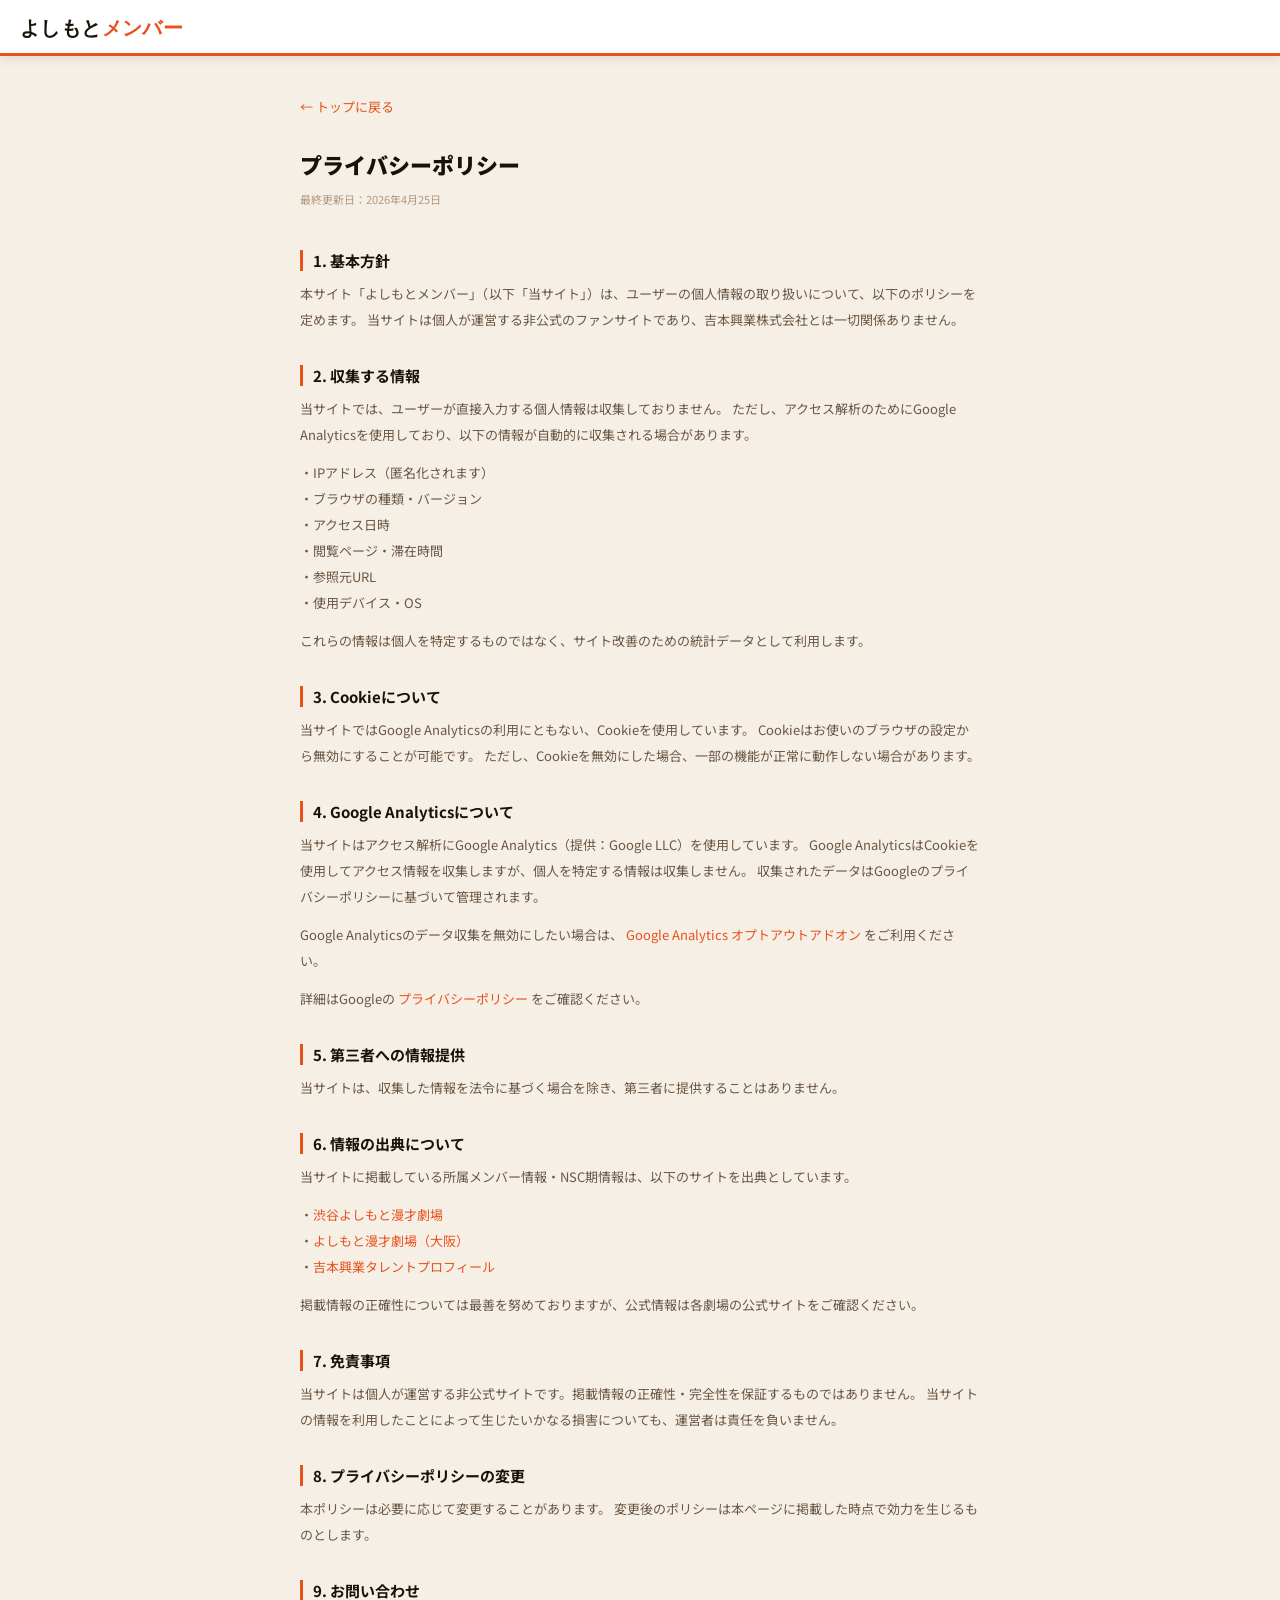
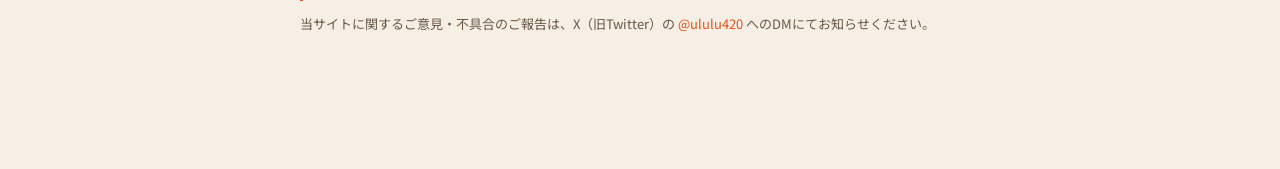
==== privacy.html @ 84046ef5 "Add files via upload" ====
<!DOCTYPE html>
<html lang="ja">
<head>
<meta charset="UTF-8">
<meta name="viewport" content="width=device-width, initial-scale=1.0">
<title>プライバシーポリシー｜よしもとメンバー</title>
<link rel="stylesheet" href="style.css">
<link rel="icon" href="favicon.svg" type="image/svg+xml">
<!-- Google tag (gtag.js) -->
<script async src="https://www.googletagmanager.com/gtag/js?id=G-68MZPJXW6V"></script>
<script>
  window.dataLayer = window.dataLayer || [];
  function gtag(){dataLayer.push(arguments);}
  gtag('js', new Date());
  gtag('config', 'G-68MZPJXW6V');
</script>
<style>
.pp-wrap {
  max-width: 720px;
  margin: 40px auto;
  padding: 0 20px 80px;
}
.pp-wrap h1 {
  font-size: 22px;
  font-weight: 900;
  margin-bottom: 8px;
  color: var(--text);
}
.pp-wrap .updated {
  font-size: 11px;
  color: var(--text-dim);
  margin-bottom: 40px;
}
.pp-wrap h2 {
  font-size: 15px;
  font-weight: 700;
  margin: 32px 0 10px;
  padding-left: 10px;
  border-left: 3px solid var(--accent);
  color: var(--text);
}
.pp-wrap p {
  font-size: 13px;
  line-height: 2;
  color: var(--text-mid);
  margin-bottom: 12px;
}
.pp-wrap a {
  color: var(--accent);
  text-decoration: none;
}
.pp-wrap a:hover {
  text-decoration: underline;
}
.back-link {
  display: inline-flex;
  align-items: center;
  gap: 6px;
  font-size: 13px;
  color: var(--accent);
  text-decoration: none;
  margin-bottom: 32px;
}
.back-link:hover { text-decoration: underline; }
</style>
</head>
<body>

<header>
  <div class="logo">
    <div class="logo-text"><a href="/" style="text-decoration:none;color:inherit">よしもと<span style="color:var(--accent)">メンバー</span></a></div>
  </div>
</header>

<div class="pp-wrap">
  <a class="back-link" href="/">← トップに戻る</a>

  <h1>プライバシーポリシー</h1>
  <p class="updated">最終更新日：2026年4月25日</p>

  <h2>1. 基本方針</h2>
  <p>
    本サイト「よしもとメンバー」（以下「当サイト」）は、ユーザーの個人情報の取り扱いについて、以下のポリシーを定めます。
    当サイトは個人が運営する非公式のファンサイトであり、吉本興業株式会社とは一切関係ありません。
  </p>

  <h2>2. 収集する情報</h2>
  <p>
    当サイトでは、ユーザーが直接入力する個人情報は収集しておりません。
    ただし、アクセス解析のためにGoogle Analyticsを使用しており、以下の情報が自動的に収集される場合があります。
  </p>
  <p>
    ・IPアドレス（匿名化されます）<br>
    ・ブラウザの種類・バージョン<br>
    ・アクセス日時<br>
    ・閲覧ページ・滞在時間<br>
    ・参照元URL<br>
    ・使用デバイス・OS
  </p>
  <p>
    これらの情報は個人を特定するものではなく、サイト改善のための統計データとして利用します。
  </p>

  <h2>3. Cookieについて</h2>
  <p>
    当サイトではGoogle Analyticsの利用にともない、Cookieを使用しています。
    Cookieはお使いのブラウザの設定から無効にすることが可能です。
    ただし、Cookieを無効にした場合、一部の機能が正常に動作しない場合があります。
  </p>

  <h2>4. Google Analyticsについて</h2>
  <p>
    当サイトはアクセス解析にGoogle Analytics（提供：Google LLC）を使用しています。
    Google AnalyticsはCookieを使用してアクセス情報を収集しますが、個人を特定する情報は収集しません。
    収集されたデータはGoogleのプライバシーポリシーに基づいて管理されます。
  </p>
  <p>
    Google Analyticsのデータ収集を無効にしたい場合は、
    <a href="https://tools.google.com/dlpage/gaoptout" target="_blank" rel="noopener">Google Analytics オプトアウトアドオン</a>
    をご利用ください。
  </p>
  <p>
    詳細はGoogleの
    <a href="https://policies.google.com/privacy" target="_blank" rel="noopener">プライバシーポリシー</a>
    をご確認ください。
  </p>

  <h2>5. 第三者への情報提供</h2>
  <p>
    当サイトは、収集した情報を法令に基づく場合を除き、第三者に提供することはありません。
  </p>

  <h2>6. 情報の出典について</h2>
  <p>
    当サイトに掲載している所属メンバー情報・NSC期情報は、以下のサイトを出典としています。
  </p>
  <p>
    ・<a href="https://shibuya-manzaigekijyo.yoshimoto.co.jp/profile/" target="_blank" rel="noopener">渋谷よしもと漫才劇場</a><br>
    ・<a href="https://manzaigekijyo.yoshimoto.co.jp/profile/" target="_blank" rel="noopener">よしもと漫才劇場（大阪）</a><br>
    ・<a href="https://profile.yoshimoto.co.jp/" target="_blank" rel="noopener">吉本興業タレントプロフィール</a>
  </p>
  <p>
    掲載情報の正確性については最善を努めておりますが、公式情報は各劇場の公式サイトをご確認ください。
  </p>

  <h2>7. 免責事項</h2>
  <p>
    当サイトは個人が運営する非公式サイトです。掲載情報の正確性・完全性を保証するものではありません。
    当サイトの情報を利用したことによって生じたいかなる損害についても、運営者は責任を負いません。
  </p>

  <h2>8. プライバシーポリシーの変更</h2>
  <p>
    本ポリシーは必要に応じて変更することがあります。
    変更後のポリシーは本ページに掲載した時点で効力を生じるものとします。
  </p>

  <h2>9. お問い合わせ</h2>
  <p>
    当サイトに関するご意見・不具合のご報告は、X（旧Twitter）の
    <a href="https://twitter.com/ululu420" target="_blank" rel="noopener">@ululu420</a>
    へのDMにてお知らせください。
  </p>
</div>

</body>
</html>
---- style.css ----
@import url('https://fonts.googleapis.com/css2?family=Noto+Sans+JP:wght@400;500;700;900&family=Oswald:wght@600;700&display=swap');

:root {
  --bg:         #f5efe6;
  --surface:    #ffffff;
  --surface2:   #fdf8f2;
  --accent:     #e8521a;   /* オレンジ：全員アクセント */
  --tokyo:      #1a6ab5;   /* 青：東京 */
  --osaka:      #e91e63;   /* ピンク：大阪 */
  --tokyo-bg:   #eef4fd;
  --osaka-bg:   #fde8f0;
  --tokyo-lt:   #a8c8f0;
  --osaka-lt:   #f4a0c0;
  --text:       #1a1208;
  --text-mid:   #6b5744;
  --text-dim:   #b09880;
  --border:     #e8d8c8;
  --border-lt:  #f0e4d4;
}

* { box-sizing: border-box; margin: 0; padding: 0; }

body {
  background: var(--bg);
  color: var(--text);
  font-family: 'Noto Sans JP', sans-serif;
  font-size: 14px;
  min-height: 100vh;
}

/* ── ヘッダー ── */
header {
  background: var(--surface);
  border-bottom: 3px solid var(--accent);
  padding: 0 20px;
  display: flex;
  align-items: center;
  gap: 16px;
  height: 56px;
  position: sticky;
  top: 0;
  z-index: 100;
  box-shadow: 0 2px 10px rgba(100,50,20,.12);
}

.logo-text {
  font-family: 'Oswald', sans-serif;
  font-size: 20px;
  font-weight: 700;
  color: var(--text);
  letter-spacing: .02em;
  white-space: nowrap;
}
.logo-text span { color: var(--accent); }

.header-right {
  margin-left: auto;
  display: flex;
  align-items: center;
}

/* フィルター2段 */
.filter-group {
  display: flex;
  flex-direction: column;
  gap: 4px;
  align-items: flex-end;
}

.fbtns { display: flex; gap: 4px; }

.fb {
  padding: 4px 12px;
  border: 1.5px solid var(--border);
  background: var(--surface);
  border-radius: 20px;
  font-size: 12px;
  font-family: inherit;
  cursor: pointer;
  font-weight: 700;
  color: var(--text-mid);
  transition: all .15s;
  white-space: nowrap;
}

/* 全員ボタン */
.fb:hover { border-color: var(--accent); color: var(--accent); }
.fb.on    { background: var(--accent); color: #fff; border-color: var(--accent); }

/* 東京ボタン */
.theater-btns .fb.tokyo:hover { border-color: var(--tokyo); color: var(--tokyo); }
.theater-btns .fb.tokyo.on    { background: var(--tokyo); color: #fff; border-color: var(--tokyo); }

/* 大阪ボタン */
.theater-btns .fb.osaka:hover { border-color: var(--osaka); color: var(--osaka); }
.theater-btns .fb.osaka.on    { background: var(--osaka); color: #fff; border-color: var(--osaka); }

/* ── ステータスバー ── */
.stat {
  padding: 5px 20px;
  font-size: 11px;
  color: var(--text-dim);
  border-bottom: 1px solid var(--border-lt);
  background: var(--surface2);
  display: flex;
  gap: 16px;
  flex-wrap: wrap;
  align-items: center;
}
.stat strong { color: var(--accent); }

/* ── ジャンプナビ ── */
.jumpnav {
  padding: 7px 20px;
  display: flex;
  flex-wrap: wrap;
  gap: 5px;
  border-bottom: 1px solid var(--border-lt);
  background: var(--surface);
}

.jchip {
  padding: 3px 10px;
  border: 1px solid var(--border);
  border-radius: 20px;
  font-size: 11px;
  cursor: pointer;
  color: var(--text-mid);
  transition: all .12s;
  white-space: nowrap;
  background: var(--surface2);
  font-weight: 500;
}
.jchip:hover { border-color: var(--accent); color: var(--accent); }

/* ── 行レイアウト ── */
.nsc-row {
  display: flex;
  align-items: stretch;
  border-bottom: 1px solid var(--border-lt);
  background: var(--surface);
}
.nsc-row:last-child { border-bottom: none; }
.nsc-row:hover { background: var(--surface2); }

.label-col {
  width: 120px;
  min-width: 120px;
  padding: 12px 10px 12px 20px;
  display: flex;
  flex-direction: column;
  justify-content: center;
  border-right: 3px solid var(--accent);
}

.lmain {
  font-family: 'Oswald', sans-serif;
  font-size: 16px;
  font-weight: 700;
  color: var(--text);
  line-height: 1.2;
  letter-spacing: .02em;
}

.lyear {
  display: inline-block;
  margin-top: 4px;
  font-size: 11px;
  font-weight: 700;
  color: #fff;
  background: var(--accent);
  border-radius: 4px;
  padding: 1px 7px;
  letter-spacing: .05em;
}

.lsub {
  font-size: 10px;
  color: var(--text-dim);
  margin-top: 3px;
  line-height: 1.5;
}

.label-col.unk { border-right-color: var(--border); }
.label-col.unk .lmain {
  font-size: 12px;
  color: var(--text-dim);
  font-weight: 400;
  font-family: 'Noto Sans JP', sans-serif;
}

.members-col {
  flex: 1;
  display: flex;
  flex-wrap: wrap;
  align-content: center;
  gap: 6px;
  padding: 10px 16px 10px 12px;
}

/* ── カード ── */
.card {
  display: inline-flex;
  flex-direction: column;
  justify-content: center;
  padding: 7px 12px;
  border: 1.5px solid var(--border);
  border-radius: 8px;
  background: var(--surface);
  text-decoration: none;
  color: inherit;
  transition: all .15s;
  min-width: 110px;
  max-width: 210px;
  box-shadow: 0 1px 4px rgba(100,50,20,.06);
}

.card:hover {
  box-shadow: 0 3px 10px rgba(0,0,0,.12);
  transform: translateY(-2px);
}

/* 東京カード */
.card.tokyo {
  border-color: var(--tokyo-lt);
  background: var(--tokyo-bg);
}
.card.tokyo:hover { border-color: var(--tokyo); box-shadow: 0 3px 10px rgba(26,106,181,.2); }
.card.tokyo .cname { color: var(--tokyo); }

/* 大阪カード */
.card.osaka {
  border-color: var(--osaka-lt);
  background: var(--osaka-bg);
}
.card.osaka:hover { border-color: var(--osaka); box-shadow: 0 3px 10px rgba(233,30,99,.2); }
.card.osaka .cname { color: var(--osaka); }

.cname {
  font-size: 12px;
  font-weight: 700;
  white-space: nowrap;
  overflow: hidden;
  text-overflow: ellipsis;
}

.cppl {
  font-size: 10px;
  color: var(--text-dim);
  margin-top: 2px;
  line-height: 1.5;
  overflow: hidden;
  text-overflow: ellipsis;
  white-space: nowrap;
}

/* ── レスポンシブ ── */
@media (max-width: 600px) {
  header { height: auto; padding: 8px 12px; flex-wrap: wrap; gap: 8px; }
  .label-col { width: 84px; min-width: 84px; padding: 10px 6px 10px 12px; }
  .lmain { font-size: 13px; }
  .card { min-width: 96px; }
  .logo-text { font-size: 16px; }
  .filter-group { flex-direction: row; flex-wrap: wrap; gap: 4px; }
}
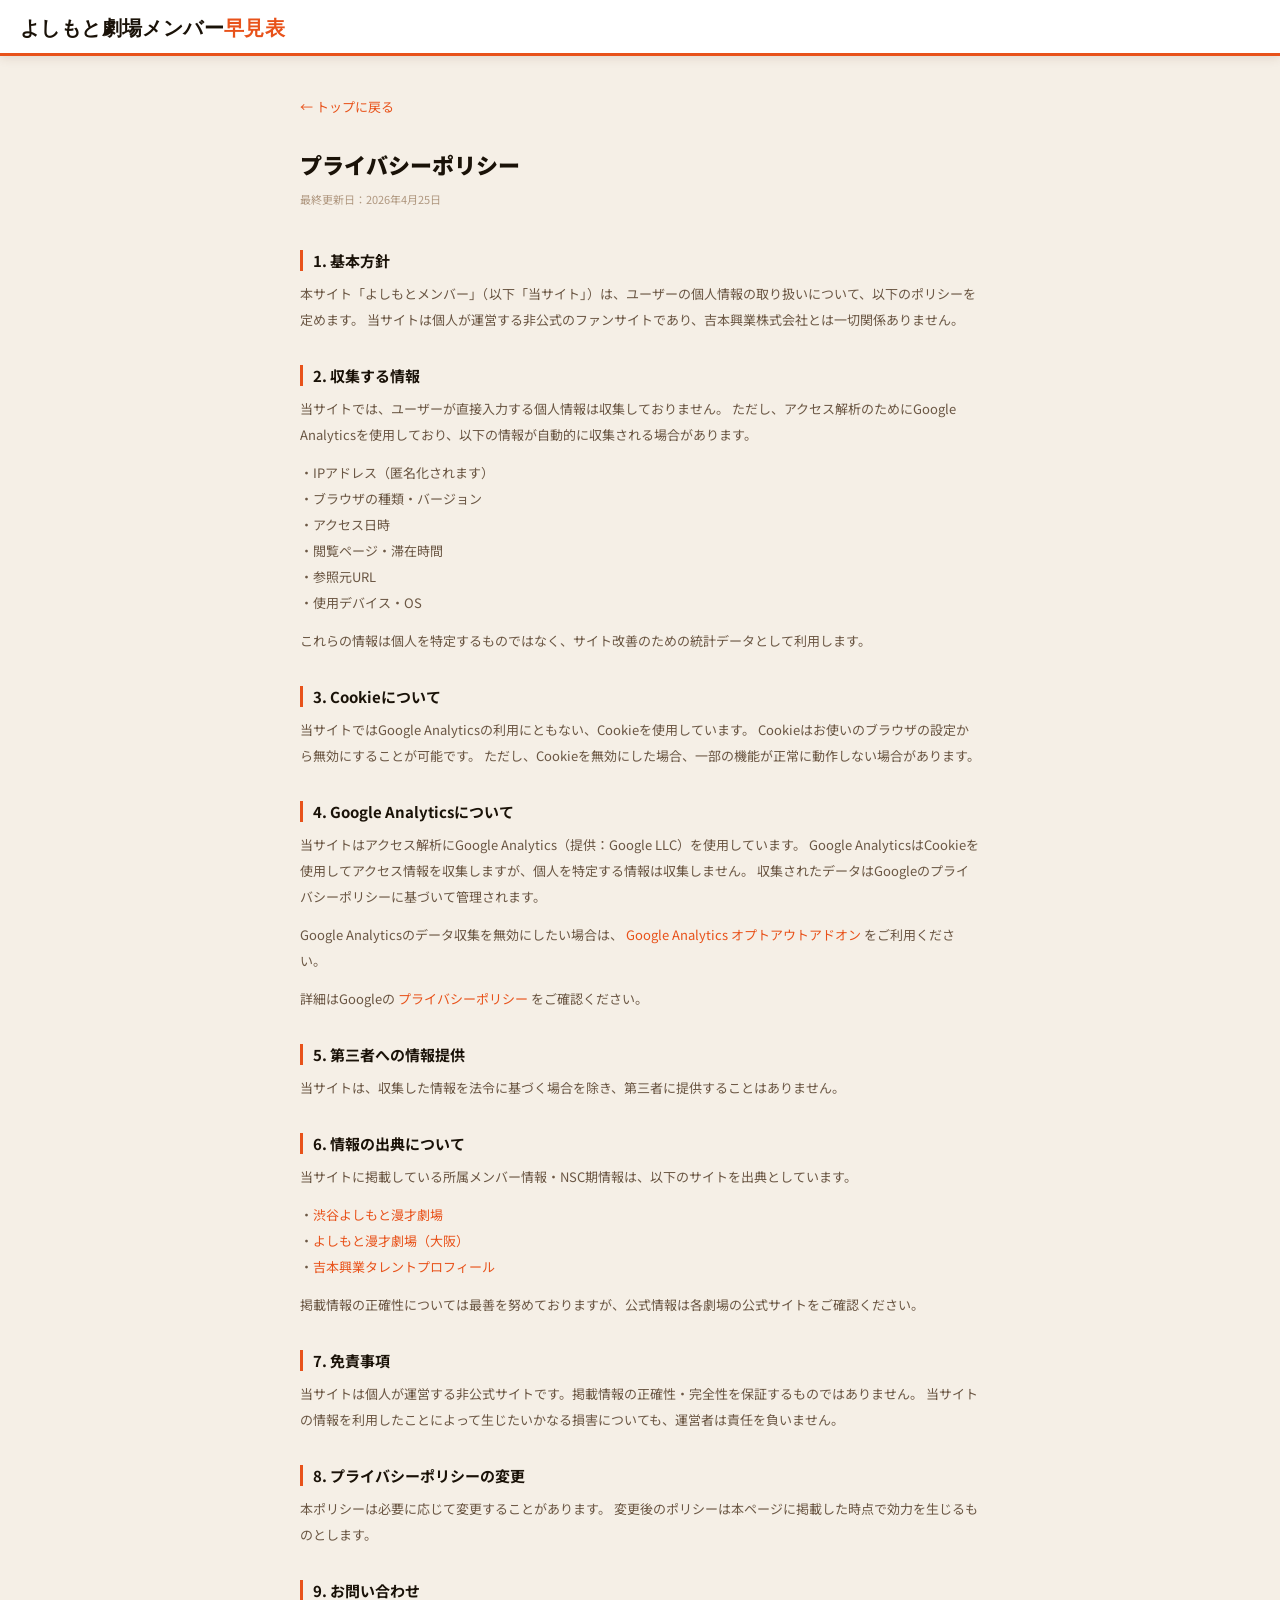
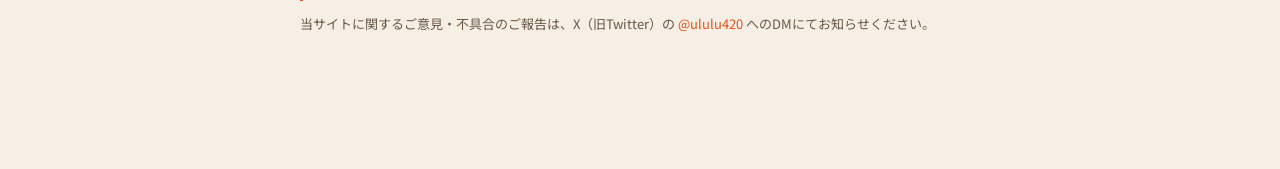
==== commit 99ad5fb1: "Update privacy.html" ====
--- a/privacy.html
+++ b/privacy.html
@@ -3,7 +3,7 @@
 <head>
 <meta charset="UTF-8">
 <meta name="viewport" content="width=device-width, initial-scale=1.0">
-<title>プライバシーポリシー｜よしもとメンバー</title>
+<title>プライバシーポリシー｜よしもと劇場メンバー早見表</title>
 <link rel="stylesheet" href="style.css">
 <link rel="icon" href="favicon.svg" type="image/svg+xml">
 <!-- Google tag (gtag.js) -->
@@ -68,12 +68,12 @@
 
 <header>
   <div class="logo">
-    <div class="logo-text"><a href="/" style="text-decoration:none;color:inherit">よしもと<span style="color:var(--accent)">メンバー</span></a></div>
+    <div class="logo-text"><a href="https://p-dev12.github.io/yoshimoto-nsc/" style="text-decoration:none;color:inherit">よしもと劇場メンバー<span style="color:var(--accent)">早見表</span></a></div>
   </div>
 </header>
 
 <div class="pp-wrap">
-  <a class="back-link" href="/">← トップに戻る</a>
+  <a class="back-link" href="https://p-dev12.github.io/yoshimoto-nsc/">← トップに戻る</a>
 
   <h1>プライバシーポリシー</h1>
   <p class="updated">最終更新日：2026年4月25日</p>
--- a/style.css
+++ b/style.css
@@ -2,11 +2,12 @@
 
 :root {
   --bg:         #f5efe6;
+  --bg2:         #fffdfa;
   --surface:    #ffffff;
   --surface2:   #fdf8f2;
-  --accent:     #e8521a;   /* オレンジ：全員アクセント */
-  --tokyo:      #1a6ab5;   /* 青：東京 */
-  --osaka:      #e91e63;   /* ピンク：大阪 */
+  --accent:     #e8521a;
+  --tokyo:      #1a6ab5;
+  --osaka:      #e91e63;
   --tokyo-bg:   #eef4fd;
   --osaka-bg:   #fde8f0;
   --tokyo-lt:   #a8c8f0;
@@ -42,6 +43,8 @@
   z-index: 100;
   box-shadow: 0 2px 10px rgba(100,50,20,.12);
 }
+header.mode-tokyo { border-bottom-color: var(--tokyo); }
+header.mode-osaka { border-bottom-color: var(--osaka); }
 
 .logo-text {
   font-family: 'Oswald', sans-serif;
@@ -52,25 +55,14 @@
   white-space: nowrap;
 }
 .logo-text span { color: var(--accent); }
-
-.header-right {
-  margin-left: auto;
-  display: flex;
-  align-items: center;
-}
-
-/* フィルター2段 */
-.filter-group {
-  display: flex;
-  flex-direction: column;
-  gap: 4px;
-  align-items: flex-end;
-}
-
+header.mode-tokyo .logo-text span { color: var(--tokyo); }
+header.mode-osaka .logo-text span { color: var(--osaka); }
+
+.header-right { margin-left: auto; display: flex; align-items: center; gap: 8px; }
 .fbtns { display: flex; gap: 4px; }
 
 .fb {
-  padding: 4px 12px;
+  padding: 5px 12px;
   border: 1.5px solid var(--border);
   background: var(--surface);
   border-radius: 20px;
@@ -82,18 +74,72 @@
   transition: all .15s;
   white-space: nowrap;
 }
-
-/* 全員ボタン */
 .fb:hover { border-color: var(--accent); color: var(--accent); }
 .fb.on    { background: var(--accent); color: #fff; border-color: var(--accent); }
 
-/* 東京ボタン */
 .theater-btns .fb.tokyo:hover { border-color: var(--tokyo); color: var(--tokyo); }
 .theater-btns .fb.tokyo.on    { background: var(--tokyo); color: #fff; border-color: var(--tokyo); }
-
-/* 大阪ボタン */
 .theater-btns .fb.osaka:hover { border-color: var(--osaka); color: var(--osaka); }
 .theater-btns .fb.osaka.on    { background: var(--osaka); color: #fff; border-color: var(--osaka); }
+
+header.mode-tokyo .tier-btns .fb:hover { border-color: var(--tokyo); color: var(--tokyo); }
+header.mode-tokyo .tier-btns .fb.on    { background: var(--tokyo); color: #fff; border-color: var(--tokyo); }
+header.mode-osaka .tier-btns .fb:hover { border-color: var(--osaka); color: var(--osaka); }
+header.mode-osaka .tier-btns .fb.on    { background: var(--osaka); color: #fff; border-color: var(--osaka); }
+
+/* ── 検索ボックス ── */
+.search-wrap {
+  position: relative;
+}
+.search-input {
+  padding: 5px 12px 5px 30px;
+  border: 1.5px solid var(--border);
+  border-radius: 20px;
+  font-size: 12px;
+  font-family: inherit;
+  color: var(--text);
+  background: var(--surface);
+  width: 160px;
+  transition: all .15s;
+  outline: none;
+}
+.search-input:focus { border-color: var(--accent); width: 200px; }
+.search-icon {
+  position: absolute;
+  left: 10px;
+  top: 50%;
+  transform: translateY(-50%);
+  color: var(--text-dim);
+  font-size: 12px;
+  pointer-events: none;
+}
+.search-suggest {
+  position: absolute;
+  top: calc(100% + 6px);
+  left: 0;
+  right: 0;
+  background: var(--surface);
+  border: 1.5px solid var(--border);
+  border-radius: 8px;
+  box-shadow: 0 4px 16px rgba(0,0,0,.12);
+  z-index: 200;
+  max-height: 240px;
+  overflow-y: auto;
+  display: none;
+}
+.search-suggest.open { display: block; }
+.suggest-item {
+  padding: 8px 14px;
+  cursor: pointer;
+  font-size: 12px;
+  border-bottom: 1px solid var(--border-lt);
+  transition: background .1s;
+}
+.suggest-item:last-child { border-bottom: none; }
+.suggest-item:hover { background: var(--bg); }
+.suggest-item .si-name { font-weight: 700; color: var(--text); }
+.suggest-item .si-nsc  { font-size: 10px; color: var(--text-dim); margin-top: 1px; }
+.suggest-item .si-highlight { color: var(--accent); }
 
 /* ── ステータスバー ── */
 .stat {
@@ -117,27 +163,15 @@
   gap: 5px;
   border-bottom: 1px solid var(--border-lt);
   background: var(--surface);
-}
-
-.jchip {
-  padding: 3px 10px;
-  border: 1px solid var(--border);
-  border-radius: 20px;
-  font-size: 11px;
-  cursor: pointer;
-  color: var(--text-mid);
-  transition: all .12s;
-  white-space: nowrap;
-  background: var(--surface2);
-  font-weight: 500;
-}
-.jchip:hover { border-color: var(--accent); color: var(--accent); }
+  align-items: center;
+}
+.jumpnav .tier-btns { margin-left: auto; }
 
 /* ── 行レイアウト ── */
 .nsc-row {
   display: flex;
   align-items: stretch;
-  border-bottom: 1px solid var(--border-lt);
+  border-bottom: 1px solid var(--border);
   background: var(--surface);
 }
 .nsc-row:last-child { border-bottom: none; }
@@ -152,15 +186,29 @@
   justify-content: center;
   border-right: 3px solid var(--accent);
 }
+.mode-tokyo .label-col { border-right-color: var(--tokyo); }
+.mode-osaka .label-col { border-right-color: var(--osaka); }
 
 .lmain {
   font-family: 'Oswald', sans-serif;
-  font-size: 16px;
-  font-weight: 700;
-  color: var(--text);
-  line-height: 1.2;
-  letter-spacing: .02em;
-}
+  font-size: 15px;
+  font-weight: 700;
+  color: var(--text);
+  line-height: 1.3;
+}
+.lsub-nsc {
+  font-family: 'Oswald', sans-serif;
+  font-size: 15px;
+  font-weight: 700;
+  color: var(--text);
+  line-height: 1.3;
+  margin-top: 1px;
+}
+
+.mode-tokyo .lmain   { font-size: 15px; }
+.mode-tokyo .lsub-nsc { font-size: 11px; color: var(--text-dim); font-weight: 400; font-family: 'Noto Sans JP', sans-serif; }
+.mode-osaka .lmain   { font-size: 11px; color: var(--text-dim); font-weight: 400; font-family: 'Noto Sans JP', sans-serif; }
+.mode-osaka .lsub-nsc { font-size: 15px; color: var(--text); font-weight: 700; font-family: 'Oswald', sans-serif; }
 
 .lyear {
   display: inline-block;
@@ -171,23 +219,13 @@
   background: var(--accent);
   border-radius: 4px;
   padding: 1px 7px;
-  letter-spacing: .05em;
-}
-
-.lsub {
-  font-size: 10px;
-  color: var(--text-dim);
-  margin-top: 3px;
-  line-height: 1.5;
-}
-
+}
+.mode-tokyo .lyear { background: var(--tokyo); }
+.mode-osaka .lyear { background: var(--osaka); }
+
+.lsub { font-size: 10px; color: var(--text-dim); margin-top: 3px; line-height: 1.5; }
 .label-col.unk { border-right-color: var(--border); }
-.label-col.unk .lmain {
-  font-size: 12px;
-  color: var(--text-dim);
-  font-weight: 400;
-  font-family: 'Noto Sans JP', sans-serif;
-}
+.label-col.unk .lmain { font-size: 12px; color: var(--text-dim); font-weight: 400; font-family: 'Noto Sans JP', sans-serif; }
 
 .members-col {
   flex: 1;
@@ -214,52 +252,61 @@
   max-width: 210px;
   box-shadow: 0 1px 4px rgba(100,50,20,.06);
 }
-
-.card:hover {
-  box-shadow: 0 3px 10px rgba(0,0,0,.12);
-  transform: translateY(-2px);
-}
-
-/* 東京カード */
-.card.tokyo {
-  border-color: var(--tokyo-lt);
-  background: var(--tokyo-bg);
-}
+.card:hover { box-shadow: 0 3px 10px rgba(0,0,0,.12); transform: translateY(-2px); }
+.card.tokyo { border-color: var(--tokyo-lt);  }
 .card.tokyo:hover { border-color: var(--tokyo); box-shadow: 0 3px 10px rgba(26,106,181,.2); }
-.card.tokyo .cname { color: var(--tokyo); }
-
-/* 大阪カード */
-.card.osaka {
-  border-color: var(--osaka-lt);
-  background: var(--osaka-bg);
-}
+
+.card.osaka { border-color: var(--osaka-lt); }
 .card.osaka:hover { border-color: var(--osaka); box-shadow: 0 3px 10px rgba(233,30,99,.2); }
-.card.osaka .cname { color: var(--osaka); }
-
-.cname {
-  font-size: 12px;
-  font-weight: 700;
-  white-space: nowrap;
-  overflow: hidden;
-  text-overflow: ellipsis;
-}
-
-.cppl {
+
+.card.highlight { box-shadow: 0 0 0 3px var(--accent); }
+
+.cname { font-size: 12px; font-weight: 700; white-space: nowrap; overflow: hidden; text-overflow: ellipsis; }
+.new-badge {
+  font-size: 9px;
+  font-weight: 700;
+  background: #e8521a;
+  color: #fff;
+  border-radius: 4px;
+  padding: 1px 5px;
+  letter-spacing: .03em;
+  flex-shrink: 0;
+}
+.cppl  { font-size: 10px; color: var(--text-dim); margin-top: 2px; line-height: 1.5; overflow: hidden; text-overflow: ellipsis; white-space: nowrap; }
+
+/* ── フッター ── */
+footer {
+  margin-top: 40px;
+  padding: 24px 20px;
+  border-top: 1px solid var(--border);
+  background: var(--surface);
+  text-align: center;
+}
+.footer-inner { display: flex; flex-direction: column; gap: 8px; }
+.footer-source, .footer-contact, .footer-disclaimer {
+  font-size: 11px;
+  color: var(--text-dim);
+  line-height: 1.8;
+}
+.footer-disclaimer {
   font-size: 10px;
   color: var(--text-dim);
-  margin-top: 2px;
-  line-height: 1.5;
-  overflow: hidden;
-  text-overflow: ellipsis;
-  white-space: nowrap;
-}
+  max-width: 600px;
+  margin: 4px auto 0;
+  line-height: 1.7;
+}
+.footer-source a, .footer-contact a {
+  color: var(--accent);
+  text-decoration: none;
+}
+.footer-source a:hover, .footer-contact a:hover { text-decoration: underline; }
 
 /* ── レスポンシブ ── */
 @media (max-width: 600px) {
   header { height: auto; padding: 8px 12px; flex-wrap: wrap; gap: 8px; }
   .label-col { width: 84px; min-width: 84px; padding: 10px 6px 10px 12px; }
-  .lmain { font-size: 13px; }
   .card { min-width: 96px; }
   .logo-text { font-size: 16px; }
-  .filter-group { flex-direction: row; flex-wrap: wrap; gap: 4px; }
-}
+  .search-input { width: 150px; }
+  .search-input:focus { width: 150px; }
+}
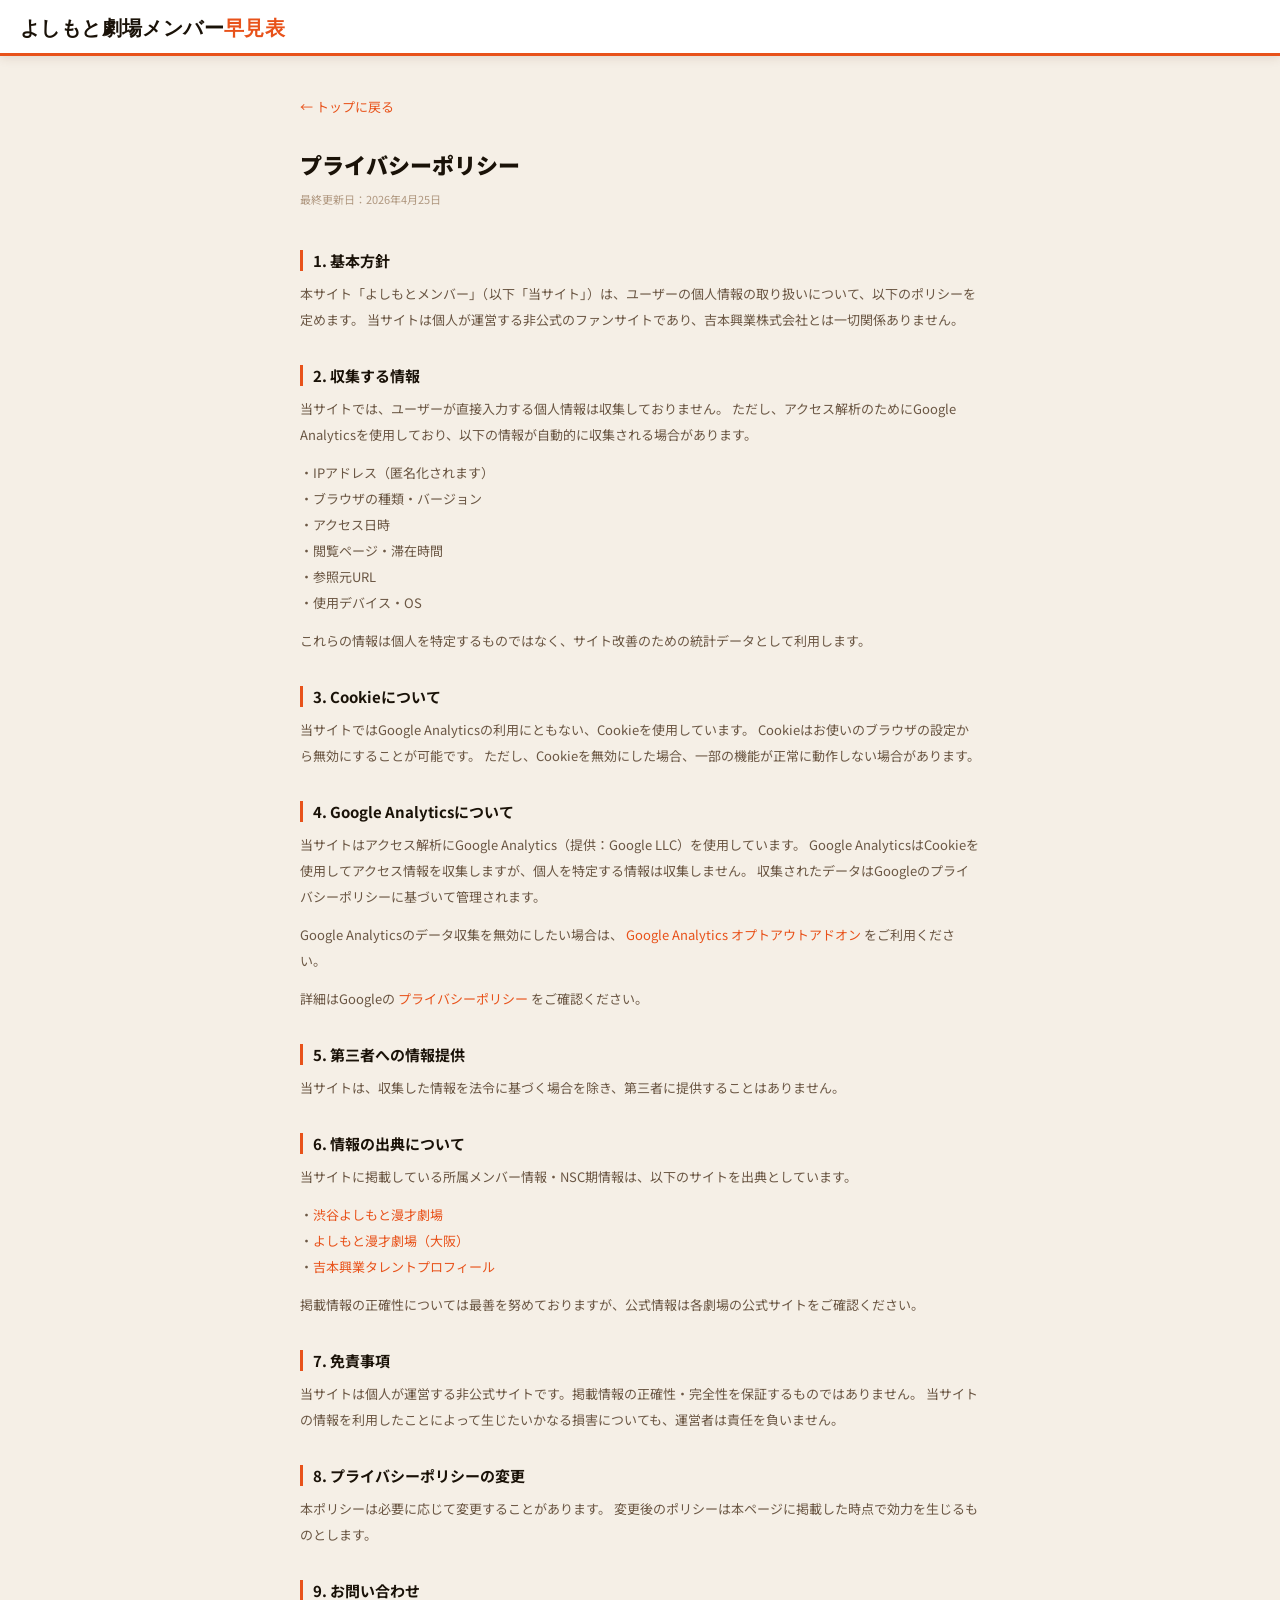
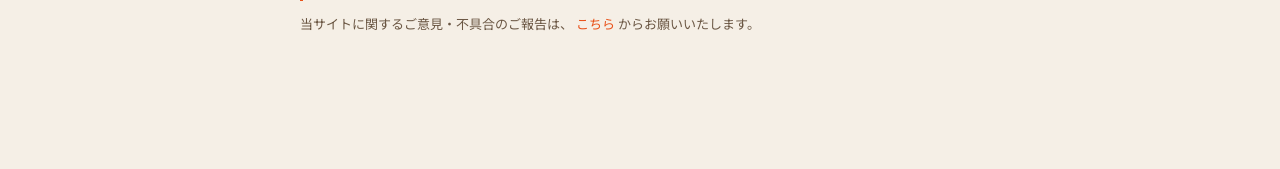
==== commit 35fa8339: "Update privacy.html" ====
--- a/privacy.html
+++ b/privacy.html
@@ -157,9 +157,9 @@
 
   <h2>9. お問い合わせ</h2>
   <p>
-    当サイトに関するご意見・不具合のご報告は、X（旧Twitter）の
-    <a href="https://twitter.com/ululu420" target="_blank" rel="noopener">@ululu420</a>
-    へのDMにてお知らせください。
+    当サイトに関するご意見・不具合のご報告は、
+    <a href="https://docs.google.com/forms/d/e/1FAIpQLSc5sjEHo7fM5zFrszM-ZK5CJGHZT7-ZLFwH7xC13rCTX9_qXg/viewform?usp=dialog" target="_blank" rel="noopener">こちら</a>
+    からお願いいたします。
   </p>
 </div>
 
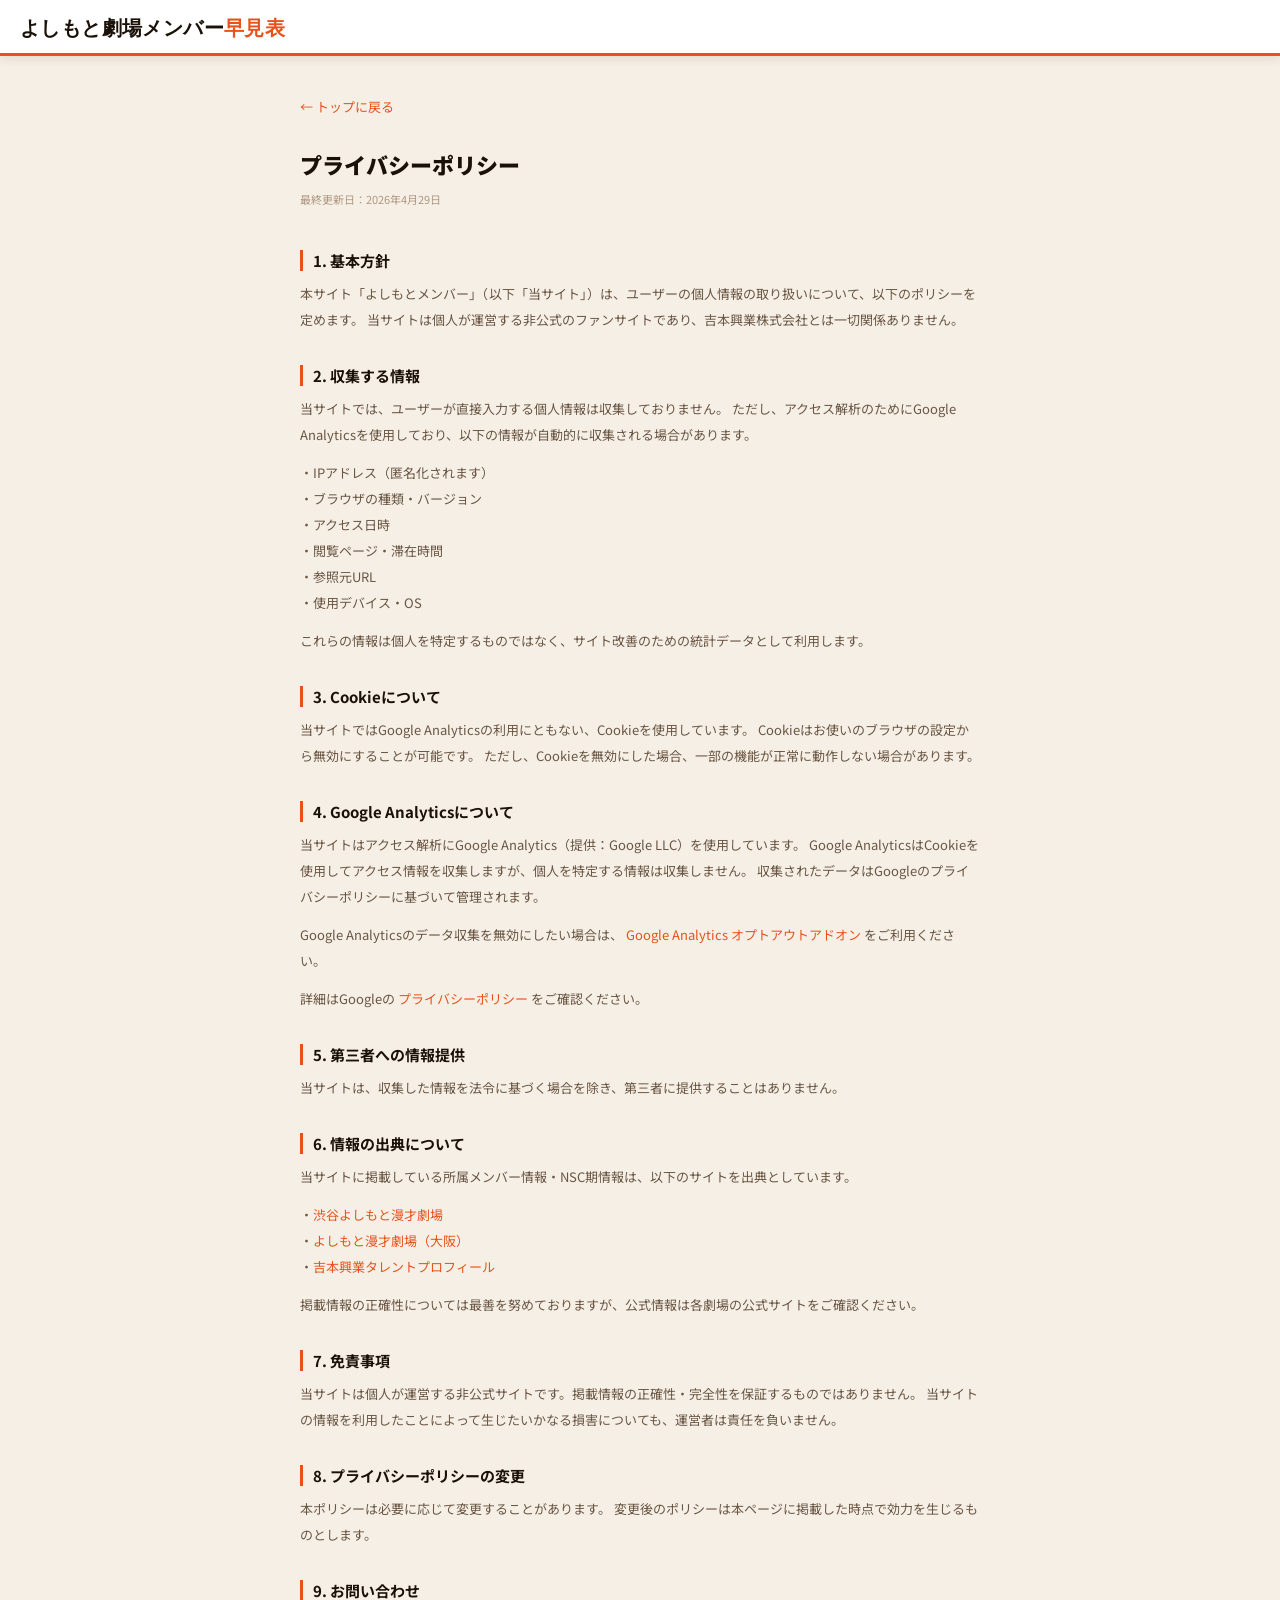
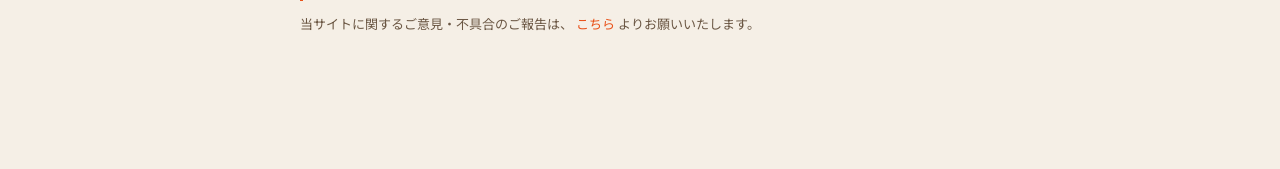
==== commit 16fc35cc: "Update privacy.html" ====
--- a/privacy.html
+++ b/privacy.html
@@ -76,7 +76,7 @@
   <a class="back-link" href="https://p-dev12.github.io/yoshimoto-nsc/">← トップに戻る</a>
 
   <h1>プライバシーポリシー</h1>
-  <p class="updated">最終更新日：2026年4月25日</p>
+  <p class="updated">最終更新日：2026年4月29日</p>
 
   <h2>1. 基本方針</h2>
   <p>
@@ -159,7 +159,7 @@
   <p>
     当サイトに関するご意見・不具合のご報告は、
     <a href="https://docs.google.com/forms/d/e/1FAIpQLSc5sjEHo7fM5zFrszM-ZK5CJGHZT7-ZLFwH7xC13rCTX9_qXg/viewform?usp=dialog" target="_blank" rel="noopener">こちら</a>
-    からお願いいたします。
+    よりお願いいたします。
   </p>
 </div>
 
